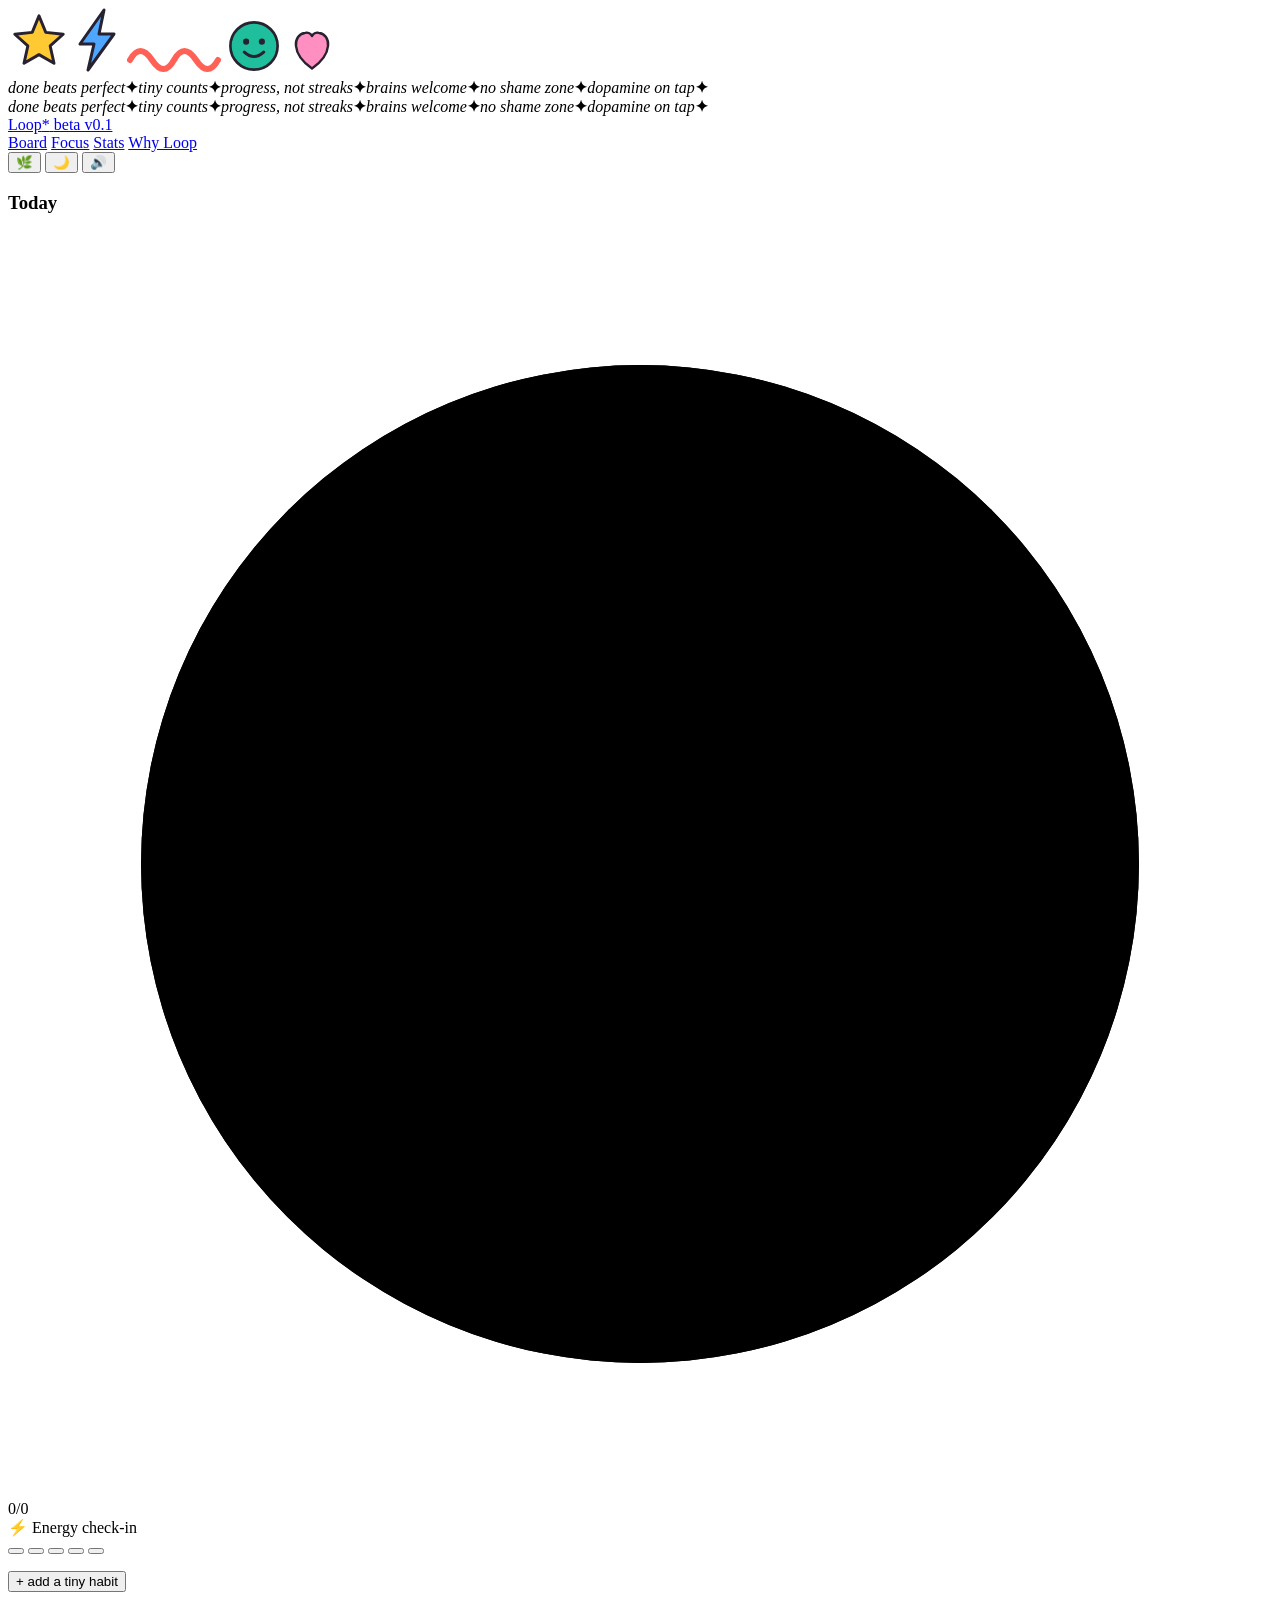
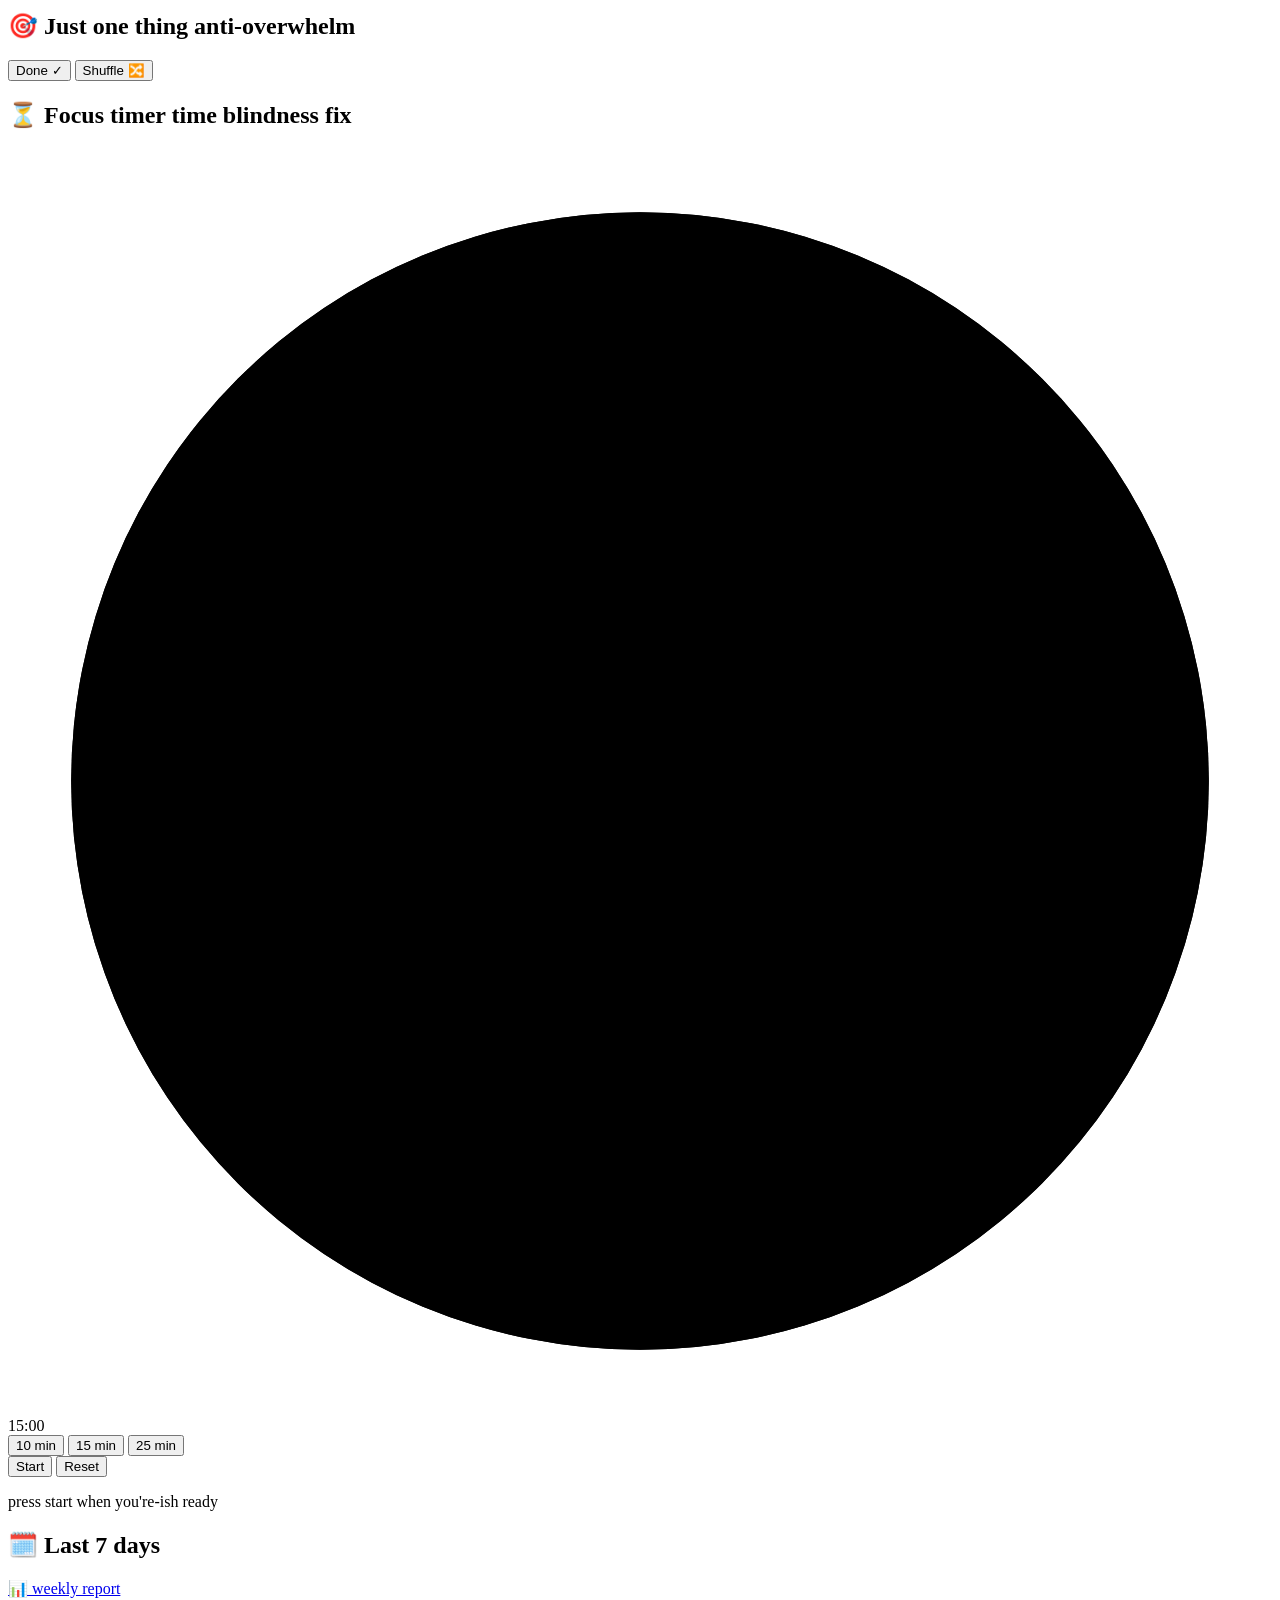
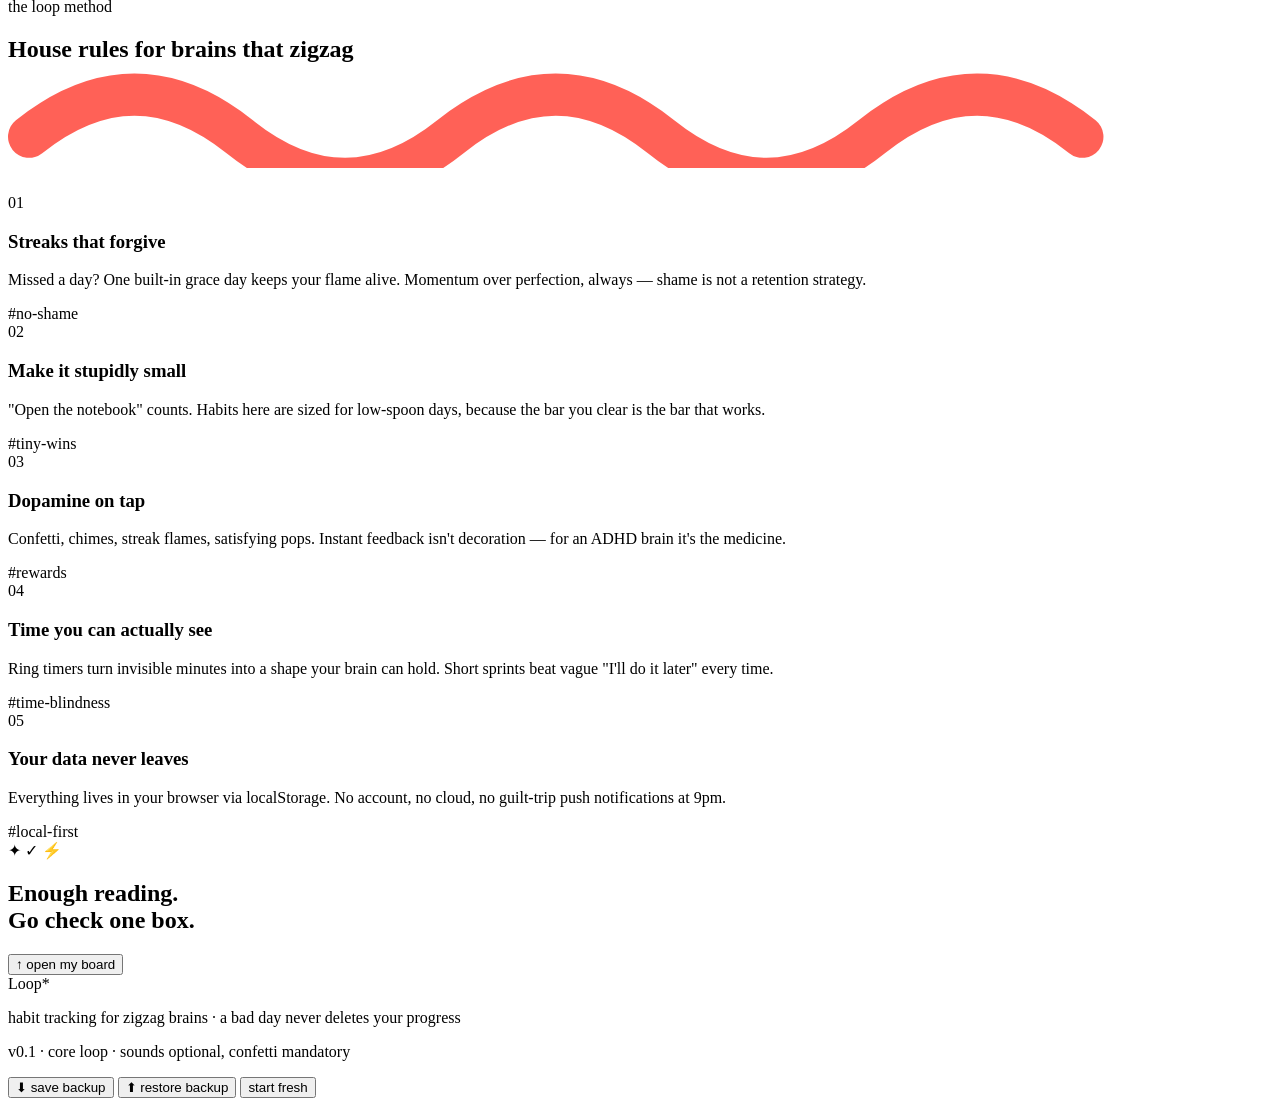
==== index.html @ 638c5ec5 "Add files via upload" ====
<!DOCTYPE html>
<html lang="en">
<head>
  <meta charset="UTF-8">
  <meta name="viewport" content="width=device-width, initial-scale=1.0">
  <meta name="theme-color" content="#FFF9EC">
  <title>Loop* — the ADHD-friendly habit tracker</title>
  <meta name="description" content="Forgiving streaks, visible timers, dopamine on tap. A habit tracker built for brains that zigzag.">
  <link rel="preconnect" href="https://fonts.googleapis.com">
  <link rel="preconnect" href="https://fonts.gstatic.com" crossorigin>
  <link href="https://fonts.googleapis.com/css2?family=Bricolage+Grotesque:opsz,wght@12..96,300..800&family=Atkinson+Hyperlegible:ital,wght@0,400;0,700;1,400&family=Space+Mono:wght@400;700&display=swap" rel="stylesheet">
  <link rel="stylesheet" href="css/base.css">
  <link rel="stylesheet" href="css/app.css">
  <link rel="stylesheet" href="css/site.css">
  <link rel="stylesheet" href="css/theme.css">
  <link rel="stylesheet" href="css/stats.css">
  <link rel="manifest" href="manifest.json">
  <script>
    // prevent a flash of light mode for night-mode users
    try{ if(JSON.parse(localStorage.getItem('loop.state.v1')).theme === 'night')
      document.documentElement.setAttribute('data-theme','night'); }catch(e){}
  </script>
</head>
<body>

  <!-- ambient floating stickers -->
  <div class="ambient" aria-hidden="true">
    <svg class="sticker st1" width="62" height="62" viewBox="0 0 64 64"><path d="M32 4l7 17 18 2-13.5 12 4 18L32 44l-15.5 9 4-18L7 23l18-2z" fill="#FFC933" stroke="#272130" stroke-width="3" stroke-linejoin="round"/></svg>
    <svg class="sticker st2" width="48" height="66" viewBox="0 0 48 66"><path d="M30 2 L6 36 h14 l-6 26 26-36 h-15 z" fill="#4FA6FF" stroke="#272130" stroke-width="3" stroke-linejoin="round"/></svg>
    <svg class="sticker st3" width="96" height="34" viewBox="0 0 96 34"><path d="M4 20 q10 -18 22 0 t22 0 t22 0 t22 0" fill="none" stroke="#FF6157" stroke-width="6" stroke-linecap="round"/></svg>
    <svg class="sticker st4" width="56" height="56" viewBox="0 0 64 64"><circle cx="32" cy="32" r="27" fill="#1FBE9C" stroke="#272130" stroke-width="3"/><circle cx="23" cy="27" r="3.5" fill="#272130"/><circle cx="41" cy="27" r="3.5" fill="#272130"/><path d="M21 39 q11 10 22 0" fill="none" stroke="#272130" stroke-width="3.5" stroke-linecap="round"/></svg>
    <svg class="sticker st5" width="52" height="50" viewBox="0 0 64 60"><path d="M32 54 C 6 36 8 12 24 10 c6 -1 8 4 8 4 s2 -5 8 -4 c16 2 18 26 -8 44z" fill="#FF8FC0" stroke="#272130" stroke-width="3" stroke-linejoin="round"/></svg>
    <div class="big-ring r-a"></div>
    <div class="big-ring r-b"></div>
  </div>

  <!-- affirmations ticker -->
  <div class="ticker" aria-hidden="true">
    <div class="ticker-track">
      <div class="half"><i>done beats perfect</i><b>✦</b><i>tiny counts</i><b>✦</b><i>progress, not streaks</i><b>✦</b><i>brains welcome</i><b>✦</b><i>no shame zone</i><b>✦</b><i>dopamine on tap</i><b>✦</b></div>
      <div class="half"><i>done beats perfect</i><b>✦</b><i>tiny counts</i><b>✦</b><i>progress, not streaks</i><b>✦</b><i>brains welcome</i><b>✦</b><i>no shame zone</i><b>✦</b><i>dopamine on tap</i><b>✦</b></div>
    </div>
  </div>

  <header class="topbar">
    <div class="container">
      <a class="logo" href="#app">Loop<span class="spark">*</span> <span class="pill">beta v0.1</span></a>
      <nav class="topnav">
        <a href="#app">Board</a>
        <a href="#focus">Focus</a>
        <a href="stats.html">Stats</a>
        <a href="#why">Why Loop</a>
      </nav>
        <button id="installBtn" class="icon-btn" hidden title="install Loop on this device">📲</button>
        <button id="calmBtn" class="icon-btn" aria-pressed="false" title="calm mode — hides motion & decorations">🌿</button>
        <button id="themeBtn" class="icon-btn" title="switch day / night">🌙</button>
        <button id="soundBtn" class="icon-btn" aria-pressed="true" title="toggle sounds">🔊</button>
    </div>
  </header>

  <main>
    <!-- ══════════ THE APP ══════════ -->
    <section class="container app-grid" id="app">

      <section class="panel today">
        <div class="today-head">
          <div>
            <h1>Today</h1>
            <p class="today-date" id="todayDate"></p>
          </div>
          <div class="ring-wrap" title="today's progress">
            <svg class="ring" viewBox="0 0 76 76">
              <circle class="bg" cx="38" cy="38" r="30"/>
              <circle class="fg" id="ringFg" cx="38" cy="38" r="30"/>
            </svg>
            <span class="ring-label" id="ringLabel">0/0</span>
          </div>
        </div>

        <div class="battery">
          <span class="battery-label">⚡ Energy check-in</span>
          <div class="battery-cells" id="batteryCells">
            <button class="bcell" aria-label="energy 1 of 5"></button>
            <button class="bcell" aria-label="energy 2 of 5"></button>
            <button class="bcell" aria-label="energy 3 of 5"></button>
            <button class="bcell" aria-label="energy 4 of 5"></button>
            <button class="bcell" aria-label="energy 5 of 5"></button>
          </div>
          <span class="battery-note" id="batteryNote"></span>
        </div>

        <ul class="habit-list" id="habitList"></ul>
        <button id="addBtn" class="add-row">+ add a tiny habit</button>
        <button id="archiveBtn" class="archive-toggle" hidden>🗄 archive (0)</button>
        <div id="archiveTray" class="archive-tray" hidden></div>
        <div id="doneBanner" class="done-banner" hidden></div>
      </section>

      <aside class="side">

        <section class="panel spotlight">
          <h2>🎯 Just one thing <span class="chip">anti-overwhelm</span></h2>
          <div class="spot-card" id="spotCard"></div>
          <div class="spot-actions">
            <button class="btn btn-primary" id="spotDone">Done ✓</button>
            <button class="btn" id="spotShuffle">Shuffle 🔀</button>
          </div>
        </section>

        <section class="panel timer" id="focus">
          <h2>⏳ Focus timer <span class="chip">time blindness fix</span></h2>
          <div class="timer-body">
            <div class="timer-ring-wrap">
              <svg class="timer-ring" viewBox="0 0 120 120">
                <circle class="bg" cx="60" cy="60" r="54"/>
                <circle class="fg" id="tRing" cx="60" cy="60" r="54"/>
              </svg>
              <span class="timer-digits" id="tDigits">15:00</span>
            </div>
            <div class="timer-presets">
              <button class="preset" data-min="10">10 min</button>
              <button class="preset active" data-min="15">15 min</button>
              <button class="preset" data-min="25">25 min</button>
            </div>
            <div class="timer-controls">
              <button class="btn btn-primary" id="tStart">Start</button>
              <button class="btn" id="tReset">Reset</button>
            </div>
            <p class="whisper" id="tWhisper">press start when you're-ish ready</p>
          </div>
        </section>

        <section class="panel week">
          <h2>🗓️ Last 7 days</h2>
          <div class="heat" id="heat"></div>
          <a class="btn mini report-btn" href="stats.html">📊 weekly report</a>
        </section>

      </aside>
    </section>

    <!-- ══════════ WHY LOOP ══════════ -->
    <section id="why" class="rules">
      <div class="container">
        <span class="kicker reveal">the loop method</span>
        <h2 class="section-title reveal">House rules for brains that
          <span class="u">zigzag<svg viewBox="0 0 120 10" preserveAspectRatio="none" aria-hidden="true"><path d="M2 7 q10 -8 20 0 t20 0 t20 0 t20 0 t20 0" fill="none" stroke="#FF6157" stroke-width="4" stroke-linecap="round"/></svg></span>
        </h2>

        <div class="rule reveal" style="--acc:var(--coral)">
          <span class="rule-num">01</span>
          <div><h3>Streaks that forgive</h3><p>Missed a day? One built-in grace day keeps your flame alive. Momentum over perfection, always — shame is not a retention strategy.</p></div>
          <span class="rule-tag">#no-shame</span>
        </div>
        <div class="rule reveal" style="--acc:var(--sun)">
          <span class="rule-num">02</span>
          <div><h3>Make it stupidly small</h3><p>"Open the notebook" counts. Habits here are sized for low-spoon days, because the bar you clear is the bar that works.</p></div>
          <span class="rule-tag">#tiny-wins</span>
        </div>
        <div class="rule reveal" style="--acc:var(--mint)">
          <span class="rule-num">03</span>
          <div><h3>Dopamine on tap</h3><p>Confetti, chimes, streak flames, satisfying pops. Instant feedback isn't decoration — for an ADHD brain it's the medicine.</p></div>
          <span class="rule-tag">#rewards</span>
        </div>
        <div class="rule reveal" style="--acc:var(--sky)">
          <span class="rule-num">04</span>
          <div><h3>Time you can actually see</h3><p>Ring timers turn invisible minutes into a shape your brain can hold. Short sprints beat vague "I'll do it later" every time.</p></div>
          <span class="rule-tag">#time-blindness</span>
        </div>
        <div class="rule reveal" style="--acc:var(--grape)">
          <span class="rule-num">05</span>
          <div><h3>Your data never leaves</h3><p>Everything lives in your browser via localStorage. No account, no cloud, no guilt-trip push notifications at 9pm.</p></div>
          <span class="rule-tag">#local-first</span>
        </div>
      </div>
    </section>

    <!-- ══════════ CTA ══════════ -->
    <section class="cta">
      <span class="deco d1" aria-hidden="true">✦</span>
      <span class="deco d2" aria-hidden="true">✓</span>
      <span class="deco d3" aria-hidden="true">⚡</span>
      <div class="container">
        <h2 class="reveal">Enough reading.<br>Go check one box.</h2>
        <button class="btn reveal" id="ctaBtn">↑ open my board</button>
      </div>
    </section>
  </main>

  <footer>
    <div class="container">
      <div class="foot-logo display">Loop<span class="spark">*</span></div>
      <p class="fine">habit tracking for zigzag brains · a bad day never deletes your progress</p>
      <p class="fine">v0.1 · core loop · sounds optional, confetti mandatory</p>
    </div>
    <div class="data-bar">
      <button class="btn mini" id="exportBtn">⬇ save backup</button>
      <button class="btn mini" id="importBtn">⬆ restore backup</button>
      <input type="file" id="importFile" accept=".json,application/json" hidden>
      <button class="btn mini danger" id="wipeBtn">start fresh</button>
    </div>
  </footer>

  <!-- habit composer -->
  <dialog id="composer">
    <form id="habitForm">
      <h3>New tiny habit ✨</h3>
      <p class="hint">Make it stupidly small. "Open the notebook" counts.</p>

      <label class="field-label" for="hName">name it</label>
      <input id="hName" maxlength="40" placeholder="e.g. one glass of water" autocomplete="off">

      <span class="field-label">pick an emoji</span>
      <div class="pick-row" id="emojiRow"></div>

      <span class="field-label">pick a color</span>
      <div class="pick-row" id="colorRow"></div>

      <label class="field-label" for="hFreq">how often</label>
      <select id="hFreq">
        <option value="daily">Every day</option>
        <option value="weekdays">Weekdays only</option>
        <option value="3x">3× a week (flexible)</option>
      </select>

      <menu>
        <button type="button" class="btn" id="cancelBtn">cancel</button>
        <button type="submit" class="btn btn-primary">add it ✓</button>
      </menu>
    </form>
      <label class="field-label" for="hNote">why it matters (optional)</label>
      <textarea id="hNote" rows="2" maxlength="120" placeholder="future me will feel calmer"></textarea>
  </dialog>

  <div id="confettiLayer" aria-hidden="true"></div>

  <!-- order matters: app.js last -->
  <script src="js/storage.js"></script>
  <script src="js/habits.js"></script>
  <script src="js/timer.js"></script>
  <script src="js/extras.js"></script>
  <script src="js/app.js"></script>
  <script src="js/settings.js"></script>   <!-- after app.js — order matters -->
  <script src="js/pwa.js"></script>
</body>
</html>
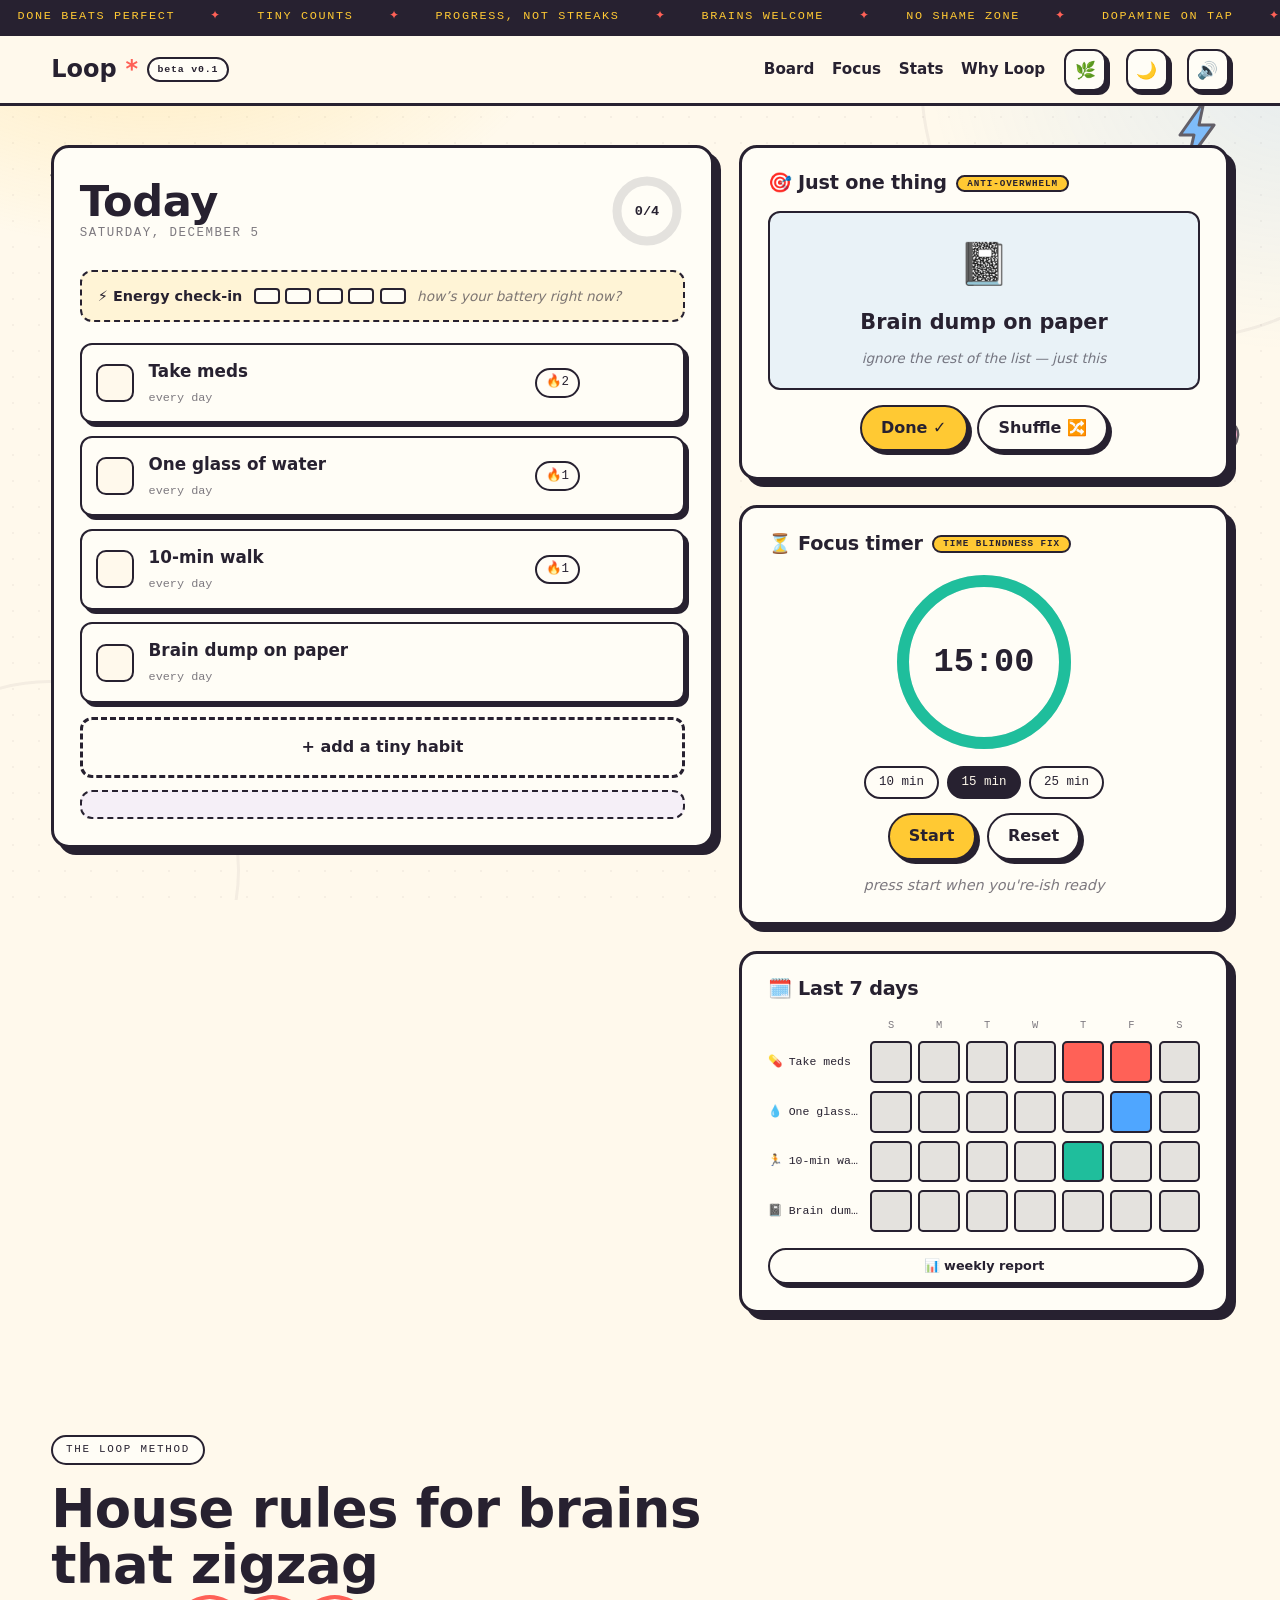
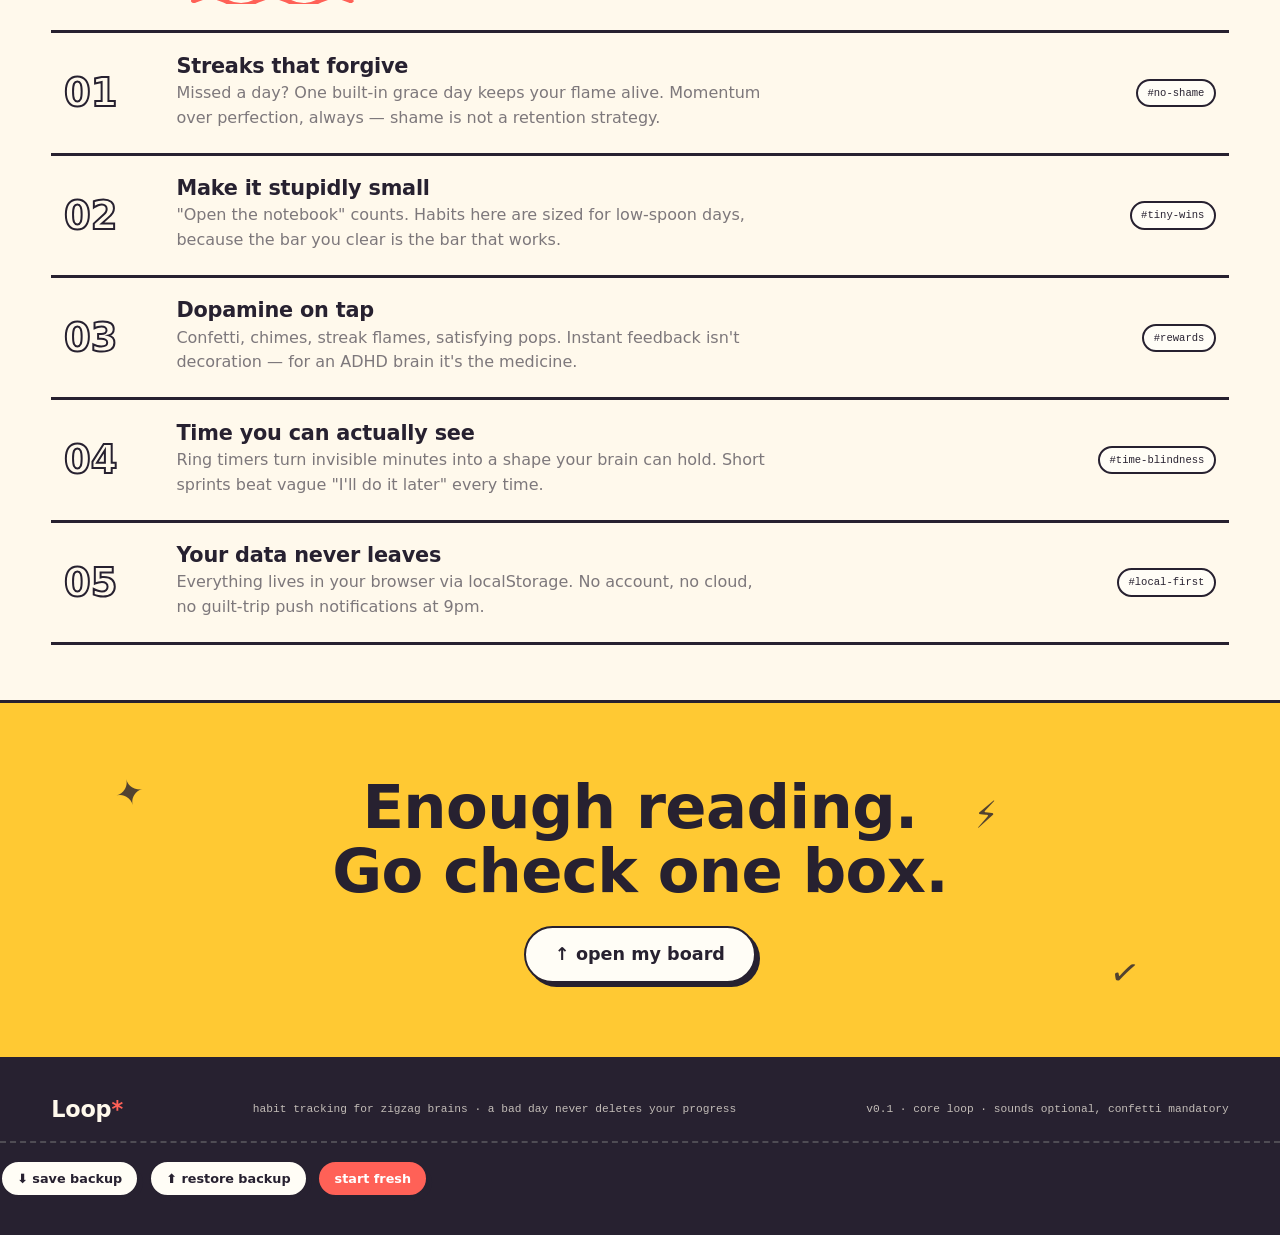
==== commit 466092b7: "Update print statement from 'Hello' to 'Goodbye'" ====
--- a/index.html
+++ b/index.html
@@ -13,6 +13,7 @@
   <link rel="stylesheet" href="css/app.css">
   <link rel="stylesheet" href="css/site.css">
   <link rel="stylesheet" href="css/theme.css">
+  <link rel="stylesheet" href="css/mobile.css">
   <link rel="stylesheet" href="css/stats.css">
   <link rel="manifest" href="manifest.json">
   <script>
@@ -243,4 +244,4 @@
   <script src="js/settings.js"></script>   <!-- after app.js — order matters -->
   <script src="js/pwa.js"></script>
 </body>
-</html>+</html>
--- a/css/base.css
+++ b/css/base.css
@@ -0,0 +1,70 @@
+/* ═══════════ css/base.css — tokens · reset · typography · ambience ═══════════ */
+
+:root{
+  --paper:#FFF9EC;      --card:#FFFDF6;
+  --ink:#272130;        --ink-60:rgba(39,33,48,.6);  --ink-12:rgba(39,33,48,.12);
+  --sun:#FFC933;  --coral:#FF6157;  --mint:#1FBE9C;
+  --sky:#4FA6FF;  --grape:#9C7BFF;  --pink:#FF8FC0;
+  --line:3px solid var(--ink);
+  --shadow:7px 7px 0 var(--ink);
+  --shadow-sm:4px 4px 0 var(--ink);
+  --r:18px; --r-sm:12px;
+  --display:"Bricolage Grotesque", system-ui, sans-serif;
+  --body:"Atkinson Hyperlegible", system-ui, sans-serif;
+  --mono:"Space Mono", monospace;
+}
+
+*,*::before,*::after{ box-sizing:border-box; margin:0; padding:0 }
+html{ scroll-behavior:smooth }
+
+body{
+  font-family:var(--body); background:var(--paper); color:var(--ink);
+  line-height:1.55; overflow-x:hidden; min-height:100vh;
+}
+
+/* layered ambient background: dot grid + warm glows */
+body::before{
+  content:""; position:fixed; inset:0; z-index:0; pointer-events:none;
+  background-image:radial-gradient(var(--ink) 1.1px, transparent 1.1px);
+  background-size:26px 26px; opacity:.06;
+}
+body::after{
+  content:""; position:fixed; inset:0; z-index:0; pointer-events:none;
+  background:
+    radial-gradient(620px 420px at 12% -5%, rgba(255,201,51,.30), transparent 70%),
+    radial-gradient(540px 400px at 102% 8%, rgba(79,166,255,.14), transparent 70%);
+}
+
+img,svg{ display:block; max-width:100% }
+button,input,select{ font:inherit; color:inherit }
+button{ cursor:pointer; background:none; border:none }
+a{ color:inherit; text-decoration:none }
+::selection{ background:var(--sun); color:var(--ink) }
+:focus-visible{ outline:3px dashed var(--coral); outline-offset:3px; border-radius:4px }
+
+.container{ width:min(1200px, 92vw); margin-inline:auto; position:relative; z-index:2 }
+h1,h2,h3,.display{ font-family:var(--display); line-height:1.05; letter-spacing:-.01em }
+
+/* floating stickers */
+.ambient{ position:fixed; inset:0; z-index:1; pointer-events:none; overflow:hidden }
+.sticker{ position:absolute; opacity:.9; animation:float 7s ease-in-out infinite alternate }
+.st1{ top:17%; left:3.5% }
+.st2{ top:11%; right:4.5%; animation-delay:-2s }
+.st3{ bottom:27%; left:5%; animation-delay:-4s }
+.st4{ bottom:10%; right:7%; animation-delay:-1s }
+.st5{ top:46%; right:2.5%; animation-delay:-3s }
+.big-ring{ position:absolute; border:3px solid var(--ink); border-radius:50%; opacity:.05 }
+.r-a{ width:520px; height:520px; top:-180px; right:-160px }
+.r-b{ width:380px; height:380px; bottom:-160px; left:-140px }
+@keyframes float{ from{ transform:translateY(-10px) rotate(-6deg) } to{ transform:translateY(14px) rotate(7deg) } }
+
+.pill{
+  font-family:var(--mono); font-size:.62rem; letter-spacing:.08em;
+  border:2px solid var(--ink); border-radius:999px; padding:.15rem .55rem;
+  background:var(--card); vertical-align:middle;
+}
+
+@media (prefers-reduced-motion: reduce){
+  *{ animation:none !important; transition:none !important }
+  html{ scroll-behavior:auto }
+}
--- a/css/app.css
+++ b/css/app.css
@@ -0,0 +1,143 @@
+/* ═══════════ css/app.css — ticker · topbar · board · timer · composer ═══════════ */
+
+/* --- ticker --- */
+.ticker{ background:var(--ink); color:var(--sun); overflow:hidden; border-bottom:var(--line); position:relative; z-index:3 }
+.ticker-track{ display:flex; width:max-content; animation:tick 28s linear infinite }
+.half{ display:flex; gap:2.2rem; padding:.45rem 1.1rem .45rem 1.1rem; font-family:var(--mono); font-size:.74rem; letter-spacing:.14em; text-transform:uppercase; white-space:nowrap }
+.half i{ font-style:normal } .half b{ color:var(--coral); font-weight:400 }
+@keyframes tick{ to{ transform:translateX(-50%) } }
+
+/* --- topbar --- */
+.topbar{ position:sticky; top:0; z-index:50; background:var(--paper); border-bottom:var(--line) }
+.topbar .container{ display:flex; align-items:center; gap:1.2rem; padding:.8rem 0; flex-wrap:wrap }
+.logo{ font-family:var(--display); font-weight:800; font-size:1.5rem; display:flex; align-items:center; gap:.55rem }
+.logo .spark{ color:var(--coral); display:inline-block; animation:wiggle 3s ease-in-out infinite }
+@keyframes wiggle{ 0%,100%{ transform:rotate(-8deg) } 50%{ transform:rotate(10deg) scale(1.15) } }
+.topnav{ display:flex; gap:1.1rem; margin-left:auto; font-weight:700; font-size:.95rem }
+.topnav a{ position:relative; padding:.2rem 0 }
+.topnav a::after{ content:""; position:absolute; left:0; bottom:-3px; height:4px; width:0; background:var(--sun); border-radius:2px; transition:width .25s }
+.topnav a:hover::after{ width:100% }
+.icon-btn{ width:42px; height:42px; border:2.5px solid var(--ink); border-radius:12px; background:var(--card); box-shadow:var(--shadow-sm); font-size:1.05rem; transition:transform .15s, box-shadow .15s }
+.icon-btn:hover{ transform:translate(-2px,-2px); box-shadow:6px 6px 0 var(--ink) }
+.icon-btn:active{ transform:translate(2px,2px); box-shadow:1px 1px 0 var(--ink) }
+
+/* --- layout --- */
+.app-grid{ display:grid; grid-template-columns:1.15fr .85fr; gap:1.6rem; padding:2.4rem 0 3.4rem; align-items:start }
+.side{ display:grid; gap:1.6rem }
+.panel{ background:var(--card); border:var(--line); border-radius:var(--r); box-shadow:var(--shadow); padding:1.6rem; position:relative }
+.panel h2{ font-size:1.2rem; margin-bottom:1.1rem; display:flex; align-items:center; gap:.6rem; flex-wrap:wrap }
+.chip{ font-family:var(--mono); font-size:.58rem; letter-spacing:.1em; text-transform:uppercase; border:2px solid var(--ink); border-radius:999px; padding:.12rem .55rem; background:var(--sun) }
+
+/* --- today head + progress ring --- */
+.today-head{ display:flex; align-items:center; gap:1rem; margin-bottom:1.3rem; flex-wrap:wrap }
+.today-head h1{ font-size:clamp(2rem, 4vw, 2.7rem); font-weight:800 }
+.today-date{ font-family:var(--mono); font-size:.78rem; color:var(--ink-60); text-transform:uppercase; letter-spacing:.12em }
+.ring-wrap{ margin-left:auto; position:relative; width:76px; height:76px }
+.ring{ transform:rotate(-90deg) }
+.ring circle{ fill:none; stroke-width:9; stroke-linecap:round }
+.ring .bg{ stroke:var(--ink-12) }
+.ring .fg{ stroke:var(--coral); stroke-dasharray:188.5; stroke-dashoffset:188.5; transition:stroke-dashoffset .6s cubic-bezier(.6,0,.2,1.4) }
+.ring-label{ position:absolute; inset:0; display:grid; place-items:center; font-family:var(--mono); font-weight:700; font-size:.85rem }
+
+/* --- energy check-in --- */
+.battery{ display:flex; align-items:center; gap:.7rem; flex-wrap:wrap; margin-bottom:1.3rem; padding:.8rem 1rem; border:2.5px dashed var(--ink); border-radius:var(--r-sm); background:rgba(255,201,51,.16) }
+.battery-label{ font-weight:700; font-size:.9rem }
+.battery-cells{ display:flex; gap:.35rem }
+.bcell{ width:26px; height:16px; border:2px solid var(--ink); border-radius:4px; background:var(--card); transition:transform .12s, background .2s }
+.bcell:hover{ transform:translateY(-3px) }
+.bcell.on{ background:var(--mint) }
+.battery-note{ font-size:.85rem; color:var(--ink-60); font-style:italic }
+
+/* --- habit rows --- */
+.habit-list{ list-style:none; display:grid; gap:.8rem }
+.habit{
+  display:flex; align-items:center; gap:.9rem; background:var(--card);
+  border:2.5px solid var(--ink); border-radius:var(--r-sm); padding:.8rem .9rem;
+  box-shadow:var(--shadow-sm); position:relative;
+  transition:transform .16s, box-shadow .16s, background .3s;
+}
+.habit:hover{ transform:translate(-2px,-2px); box-shadow:6px 6px 0 var(--ink) }
+.habit.is-done{ background:var(--card); background:color-mix(in srgb, var(--tint) 20%, var(--card)) }
+.habit.is-done .habit-name{ text-decoration:line-through; text-decoration-thickness:3px }
+.check{ width:38px; height:38px; flex:none; border:2.5px solid var(--ink); border-radius:10px; background:var(--paper); display:grid; place-items:center; font-size:1.15rem; transition:background .2s }
+.habit.is-done .check{ background:var(--tint); animation:pop .45s cubic-bezier(.5,1.8,.4,1) }
+.habit-meta{ min-width:0; flex:1 }
+.habit-name{ font-family:var(--display); font-weight:700; font-size:1.05rem; display:block }
+.habit-sub{ font-size:.74rem; color:var(--ink-60); font-family:var(--mono) }
+.flame{ font-family:var(--mono); font-size:.78rem; border:2px solid var(--ink); border-radius:999px; padding:.2rem .55rem; background:var(--card); flex:none }
+.flame.hot{ background:var(--coral); animation:flicker 1.6s ease-in-out infinite }
+@keyframes flicker{ 0%,100%{ transform:rotate(-2deg) } 50%{ transform:rotate(2deg) scale(1.06) } }
+@keyframes pop{ 0%{ transform:scale(.4) rotate(-14deg) } 60%{ transform:scale(1.2) rotate(8deg) } 100%{ transform:scale(1) } }
+.del{ width:30px; height:30px; flex:none; border:2px solid var(--ink); border-radius:8px; background:var(--paper); font-size:.8rem; opacity:0; transition:opacity .15s, background .15s }
+.habit:hover .del, .habit:focus-within .del{ opacity:1 }
+.del:hover{ background:var(--coral); color:#fff }
+
+.add-row{ width:100%; margin-top:.9rem; padding:.95rem; border:3px dashed var(--ink); border-radius:var(--r-sm); font-family:var(--display); font-weight:700; font-size:1rem; transition:background .2s, transform .15s }
+.add-row:hover{ background:rgba(255,201,51,.35); transform:translateY(-2px) }
+
+.done-banner{ margin-top:1.2rem; background:var(--ink); color:var(--sun); border-radius:var(--r-sm); padding:1rem 1.2rem; font-family:var(--display); font-weight:800; font-size:1.1rem; animation:bannerIn .5s cubic-bezier(.4,1.6,.4,1) }
+@keyframes bannerIn{ from{ transform:scale(.85); opacity:0 } }
+
+/* --- spotlight --- */
+.spot-card{ border:2.5px solid var(--ink); border-radius:var(--r-sm); padding:1.2rem; background:rgba(79,166,255,.12); display:grid; gap:.6rem; text-align:center; min-height:150px; align-content:center }
+.spot-emoji{ font-size:2.6rem; animation:bob 2.4s ease-in-out infinite }
+@keyframes bob{ 0%,100%{ transform:translateY(0) } 50%{ transform:translateY(-6px) } }
+.spot-name{ font-family:var(--display); font-weight:800; font-size:1.3rem }
+.spot-hint{ font-size:.85rem; color:var(--ink-60); font-style:italic }
+.spot-actions{ display:flex; gap:.6rem; justify-content:center; margin-top:.9rem }
+
+/* --- buttons --- */
+.btn{ font-family:var(--display); font-weight:700; border:2.5px solid var(--ink); border-radius:999px; padding:.55rem 1.2rem; background:var(--card); box-shadow:var(--shadow-sm); transition:transform .15s, box-shadow .15s }
+.btn:hover{ transform:translate(-2px,-2px); box-shadow:5px 5px 0 var(--ink) }
+.btn:active{ transform:translate(2px,2px); box-shadow:0 0 0 var(--ink) }
+.btn:disabled{ opacity:.45; pointer-events:none }
+.btn-primary{ background:var(--sun) }
+
+/* --- timer --- */
+.timer-body{ display:grid; justify-items:center; gap:.9rem }
+.timer-ring-wrap{ position:relative; width:180px; height:180px }
+.timer-ring{ transform:rotate(-90deg) }
+.timer-ring circle{ fill:none; stroke-width:8; stroke-linecap:round }
+.timer-ring .bg{ stroke:var(--ink-12) }
+.timer-ring .fg{ stroke:var(--mint); stroke-dasharray:339.3; transition:stroke-dashoffset .9s linear }
+.timer-digits{ position:absolute; inset:0; display:grid; place-items:center; font-family:var(--mono); font-weight:700; font-size:2.1rem }
+.timer-presets{ display:flex; gap:.5rem }
+.preset{ font-family:var(--mono); font-size:.78rem; border:2px solid var(--ink); border-radius:999px; padding:.3rem .8rem; background:var(--card); transition:background .2s, color .2s }
+.preset.active{ background:var(--ink); color:var(--paper) }
+.timer-controls{ display:flex; gap:.7rem }
+.whisper{ min-height:1.4em; font-style:italic; color:var(--ink-60); font-size:.9rem; text-align:center; transition:opacity .35s }
+.timer-done{ animation:flash .6s ease 3 }
+@keyframes flash{ 50%{ background:var(--sun) } }
+
+/* --- 7-day heatmap --- */
+.heat{ display:grid; gap:.5rem }
+.heat-row{ display:grid; grid-template-columns:minmax(64px, 96px) repeat(7, 1fr); gap:.4rem; align-items:center }
+.heat-label{ font-size:.72rem; font-family:var(--mono); overflow:hidden; text-overflow:ellipsis; white-space:nowrap }
+.heat-cell{ aspect-ratio:1; border:2px solid var(--ink); border-radius:5px; background:var(--ink-12) }
+.heat-cell.on{ background:var(--tint) }
+.heat-head span{ font-family:var(--mono); font-size:.65rem; text-align:center; color:var(--ink-60) }
+
+/* --- composer dialog --- */
+dialog{ border:var(--line); border-radius:var(--r); box-shadow:10px 10px 0 var(--ink); background:var(--card); padding:1.6rem; width:min(460px, 92vw) }
+dialog::backdrop{ background:rgba(39,33,48,.5) }
+dialog h3{ font-size:1.5rem; margin-bottom:.3rem }
+.hint{ font-size:.85rem; color:var(--ink-60); margin-bottom:.6rem; font-style:italic }
+.field-label{ font-family:var(--mono); font-size:.66rem; text-transform:uppercase; letter-spacing:.12em; display:block; margin:.95rem 0 .4rem }
+#hName{ width:100%; border:2.5px solid var(--ink); border-radius:10px; padding:.7rem .8rem; background:var(--paper) }
+#hFreq{ width:100%; border:2.5px solid var(--ink); border-radius:10px; padding:.55rem .7rem; background:var(--paper) }
+.pick-row{ display:flex; flex-wrap:wrap; gap:.45rem }
+.emoji-opt{ width:40px; height:40px; border:2.5px solid var(--ink); border-radius:10px; background:var(--paper); font-size:1.1rem; display:grid; place-items:center; transition:transform .12s, background .2s }
+.emoji-opt:hover{ transform:translateY(-2px) }
+.emoji-opt.sel{ background:var(--sun); transform:scale(1.08) }
+.color-opt{ width:32px; height:32px; border-radius:50%; border:2.5px solid var(--ink); transition:transform .12s }
+.color-opt:hover{ transform:scale(1.12) }
+.color-opt.sel{ box-shadow:0 0 0 3px var(--card), 0 0 0 6px var(--ink) }
+dialog menu{ display:flex; gap:.7rem; justify-content:flex-end; margin-top:1.5rem; list-style:none }
+.shake{ animation:shake .35s }
+@keyframes shake{ 25%{ transform:translateX(-6px) } 75%{ transform:translateX(6px) } }
+
+/* --- confetti + helpers --- */
+#confettiLayer{ position:fixed; inset:0; pointer-events:none; z-index:99 }
+.bit{ position:absolute; font-size:1rem; will-change:transform, opacity }
+.pulse-me{ animation:pulseMe 1s ease 2 }
+@keyframes pulseMe{ 50%{ transform:scale(1.03); box-shadow:0 0 0 7px rgba(255,201,51,.55) } }
--- a/css/site.css
+++ b/css/site.css
@@ -0,0 +1,55 @@
+/* ═══════════ css/site.css — house rules · CTA band · footer · reveals ═══════════ */
+
+/* --- house rules --- */
+.rules{ padding:4.2rem 0 3.4rem }
+.kicker{ display:inline-block; font-family:var(--mono); font-size:.68rem; letter-spacing:.16em; text-transform:uppercase; border:2px solid var(--ink); border-radius:999px; padding:.3rem .8rem; background:var(--card); margin-bottom:1rem }
+.section-title{ font-size:clamp(2rem, 5vw, 3.3rem); font-weight:800; margin-bottom:2.4rem; max-width:20ch }
+.section-title .u{ position:relative; white-space:nowrap }
+.section-title .u svg{ position:absolute; left:0; bottom:-9px; width:100%; height:10px }
+
+.rule{
+  display:grid; grid-template-columns:90px 1fr auto; gap:1.4rem; align-items:center;
+  padding:1.4rem .8rem; border-top:var(--line);
+  transition:background .25s, transform .2s;
+}
+.rule:last-of-type{ border-bottom:var(--line) }
+.rule:hover{ background:var(--acc); transform:translateX(8px) }
+.rule-num{ font-family:var(--display); font-weight:800; font-size:2.4rem; color:transparent; -webkit-text-stroke:2px var(--ink); transition:color .25s }
+.rule:hover .rule-num{ color:var(--ink); -webkit-text-stroke:0 }
+.rule h3{ font-size:1.3rem; margin-bottom:.2rem }
+.rule p{ color:var(--ink-60); max-width:58ch; transition:color .25s }
+.rule:hover p{ color:var(--ink) }
+.rule-tag{ font-family:var(--mono); font-size:.66rem; border:2px solid var(--ink); padding:.25rem .6rem; border-radius:999px; background:var(--card); white-space:nowrap }
+
+/* --- CTA band --- */
+.cta{ background:var(--sun); border-block:var(--line); text-align:center; padding:4.6rem 0; position:relative; overflow:hidden }
+.cta h2{ font-size:clamp(2rem, 6vw, 3.8rem); font-weight:800; margin-bottom:1.4rem }
+.cta .btn{ font-size:1.1rem; padding:.8rem 1.8rem }
+.cta .deco{ position:absolute; font-size:2.2rem; font-family:var(--display); font-weight:800; opacity:.8 }
+.cta .d1{ top:18%; left:9%; transform:rotate(-14deg) }
+.cta .d2{ bottom:16%; right:11%; transform:rotate(10deg) }
+.cta .d3{ top:24%; right:22%; transform:rotate(-6deg) }
+
+/* --- footer --- */
+footer{ background:var(--ink); color:var(--paper); padding:2.4rem 0 }
+footer .container{ display:flex; flex-wrap:wrap; gap:1rem 2rem; align-items:center; justify-content:space-between }
+.foot-logo{ font-size:1.4rem; font-weight:800 }
+.foot-logo .spark{ color:var(--coral) }
+footer .fine{ font-family:var(--mono); font-size:.7rem; opacity:.72 }
+
+/* --- scroll reveals --- */
+.reveal{ opacity:0; transform:translateY(26px); transition:opacity .6s ease, transform .6s cubic-bezier(.2,.7,.3,1) }
+.reveal.in{ opacity:1; transform:none }
+
+/* --- responsive --- */
+@media (max-width: 980px){
+  .app-grid{ grid-template-columns:1fr }
+  .rule{ grid-template-columns:60px 1fr }
+  .rule-tag{ grid-column:2; justify-self:start }
+}
+@media (max-width: 640px){
+  .topnav{ order:3; width:100% }
+  .today-head{ gap:.8rem }
+  .heat-row{ grid-template-columns:56px repeat(7, 1fr) }
+  .sticker{ display:none }
+}
--- a/css/theme.css
+++ b/css/theme.css
@@ -0,0 +1,66 @@
+/* ═══════════ css/theme.css — calm pass · calm mode · night mode · data bar ═══════════
+   Loads LAST, so it can override everything above it without touching old files. */
+
+/* --- 00 · calm pass: turn the default volume down one notch --- */
+body::before{ opacity:.045 }                 /* quieter dot grid */
+.ticker-track{ animation-duration:42s }      /* slower, gentler scroll */
+.ambient .sticker{ opacity:.7 }
+
+/* --- 01 · 🌿 calm mode --- */
+body.calm .ambient{ display:none }                       /* no floating stickers */
+body.calm .ticker-track{ animation:none }                /* ticker stops moving */
+body.calm .spark,
+body.calm .flame.hot,
+body.calm .spot-emoji{ animation:none }                  /* no wiggles */
+body.calm .rule:hover{ transform:none }
+body.calm .habit:hover{ transform:none; box-shadow:var(--shadow-sm) }
+body.calm #calmBtn{ background:var(--mint) }
+
+/* --- 02 · 🌙 night mode (token swap does 90% of the work) --- */
+[data-theme="night"]{
+  --paper:#17141F;
+  --card:#211D2E;
+  --ink:#f1ecdf;
+  --ink-60:rgba(241,236,223,.62);
+  --ink-12:rgba(241,236,223,.14);
+}
+[data-theme="night"] body::after{ opacity:.5 }           /* dim the glows */
+[data-theme="night"] .ticker{ background:#0D0B12 }       /* keep ticker dark */
+[data-theme="night"] footer{ background:#0D0B12; color:#F1ECDF }
+
+/* --- 03 · footer data bar --- */
+.data-bar{
+  width:100%; display:flex; gap:.6rem; flex-wrap:wrap;
+  margin-top:1.2rem; padding-top:1.1rem;
+  border-top:2px dashed rgba(128,128,128,.45);
+}
+.btn.mini{ font-size:.8rem; padding:.4rem .95rem; background:var(--card); color:var(--ink) }
+.btn.mini.danger{ background:var(--coral); color:#fff } 
+/* --- 04 · BUGFIX: dialog text blending in on dark ---
+   Browser UA styles hardcode `color: black` on <dialog>, which beats
+   inheritance. Our declaration beats the UA style, so this wins. */
+dialog{ color:var(--ink) }
+#hName::placeholder{ color:var(--ink-60) }
+
+/* also make NATIVE controls (the select dropdown popup, scrollbars,
+   confirm() boxes) follow the theme instead of staying white */
+[data-theme="night"]{ color-scheme: dark }
+/* --- 05 · v0.3 — notes · edit · archive · report button --- */
+textarea{ font:inherit; color:inherit }
+textarea#hNote{ width:100%; border:2.5px solid var(--ink); border-radius:10px; padding:.6rem .8rem; background:var(--paper); resize:vertical }
+
+.edit{ width:30px; height:30px; flex:none; border:2px solid var(--ink); border-radius:8px; background:var(--paper); font-size:.85rem; opacity:0; transition:opacity .15s, background .15s }
+.habit:hover .edit, .habit:focus-within .edit{ opacity:1 }
+.edit:hover{ background:var(--sun) }
+@media (hover:none){ .del, .edit{ opacity:1 } }   /* touchscreens have no hover */
+
+.note-chip{ font-size:.95rem; cursor:help; flex:none }
+
+.archive-toggle{ margin-top:.7rem; font-family:var(--mono); font-size:.78rem; border:2px dashed var(--ink); border-radius:999px; padding:.35rem .95rem }
+.archive-toggle:hover{ background:rgba(156,123,255,.25) }
+.archive-tray{ margin-top:.7rem; display:grid; gap:.5rem; border:2.5px dashed var(--ink); border-radius:var(--r-sm); padding:.8rem; background:rgba(156,123,255,.1) }
+.arch-row{ display:flex; align-items:center; gap:.6rem }
+.arch-name{ flex:1; font-size:.9rem; opacity:.75; text-decoration:line-through }
+.arch-row .btn.mini{ box-shadow:2px 2px 0 var(--ink) }
+
+.report-btn{ margin-top:1rem; width:100% }
--- a/css/stats.css
+++ b/css/stats.css
@@ -0,0 +1,62 @@
+/* ═══════════ css/stats.css — the receipts page ═══════════ */
+
+.stats-main{ padding:2.4rem 0 3.4rem; display:grid; gap:1.6rem }
+.stats-head{ display:flex; align-items:end; gap:1rem; flex-wrap:wrap }
+.stats-head h1{ font-size:clamp(2.2rem, 5vw, 3.2rem); font-weight:800 }
+.range{ margin-left:auto; font-family:var(--mono); font-size:.8rem; color:var(--ink-60); letter-spacing:.08em; padding-bottom:.4rem }
+.topnav a.active::after{ width:100% }
+
+/* week ring */
+.report-grid{ display:grid; grid-template-columns:auto 1fr; gap:2rem; align-items:center }
+.big-ring-wrap{ position:relative; width:190px; height:190px }
+.big-ring{ transform:rotate(-90deg) }
+.big-ring circle{ fill:none; stroke-width:16; stroke-linecap:round }
+.big-ring .bg{ stroke:var(--ink-12) }
+.big-ring .fg{ stroke:var(--coral); stroke-dasharray:527.8; stroke-dashoffset:527.8; transition:stroke-dashoffset 1.2s cubic-bezier(.3,.7,.3,1) }
+.big-label{ position:absolute; inset:0; display:grid; place-items:center; font-family:var(--display); font-weight:800; font-size:2.6rem }
+
+.stat-boxes{ display:grid; grid-template-columns:repeat(3, 1fr); gap:.9rem }
+.stat-box{ border:2.5px solid var(--ink); border-radius:14px; padding:1rem .8rem; text-align:center; box-shadow:var(--shadow-sm); background:var(--sun) }
+.stat-box:nth-child(2){ background:var(--mint) }
+.stat-box:nth-child(3){ background:var(--sky) }
+.stat-value{ font-family:var(--display); font-weight:800; font-size:1.7rem }
+.stat-label{ font-family:var(--mono); font-size:.6rem; letter-spacing:.12em; text-transform:uppercase }
+
+/* animated bars */
+.bars{ display:flex; gap:1rem; align-items:end; height:200px; margin-top:2rem }
+.bar-col{ flex:1; height:100%; display:grid; justify-items:center; align-content:end; gap:.4rem }
+.bar{ width:100%; max-width:64px; height:0; border:2.5px solid var(--ink); border-radius:10px 10px 4px 4px; transition:height .9s cubic-bezier(.2,.8,.3,1) }
+.bar-count{ font-family:var(--mono); font-size:.75rem }
+.bar-day{ font-family:var(--mono); font-size:.7rem; color:var(--ink-60) }
+
+.quote-line{ margin-top:1.4rem; text-align:center; font-style:italic; color:var(--ink-60) }
+.report-actions{ display:flex; gap:.9rem; align-items:center; margin-top:1.2rem; flex-wrap:wrap }
+.share-hint{ font-size:.85rem; color:var(--ink-60); font-style:italic }
+
+/* leaderboard */
+.lb-row{ display:grid; grid-template-columns:minmax(120px, 1.3fr) auto auto auto; gap:1rem; align-items:center; padding:.75rem .3rem; border-top:2px solid var(--ink-12) }
+.lb-row:first-child{ border-top:none }
+.lb-name{ font-family:var(--display); font-weight:700 }
+.lb-cells{ display:flex; gap:4px }
+.lb-cells i{ width:16px; height:16px; border:2px solid var(--ink); border-radius:4px; background:var(--ink-12) }
+.lb-cells i.on{ background:var(--tint) }
+.lb-streak{ font-family:var(--mono); font-size:.8rem }
+.lb-pct{ font-family:var(--display); font-weight:800; font-size:1rem; border:2px solid var(--ink); border-radius:999px; padding:.15rem .6rem; background:var(--sun); min-width:58px; text-align:center }
+.empty{ font-style:italic; color:var(--ink-60); padding:.6rem .2rem }
+
+/* all-time tiles */
+.tiles{ display:grid; grid-template-columns:repeat(4, 1fr); gap:1rem }
+.tile{ border:2.5px solid var(--ink); border-radius:14px; padding:1.1rem .8rem; text-align:center; background:var(--card); box-shadow:var(--shadow-sm) }
+
+/* the report link on the board page (anchor needs block display) */
+.report-btn{ display:block; text-align:center }
+
+@media (max-width: 860px){
+  .report-grid{ grid-template-columns:1fr; justify-items:center }
+  .stat-boxes{ width:100% }
+  .tiles{ grid-template-columns:repeat(2, 1fr) }
+}
+@media (max-width: 560px){
+  .lb-cells{ display:none }
+  .bars{ gap:.5rem }
+}
